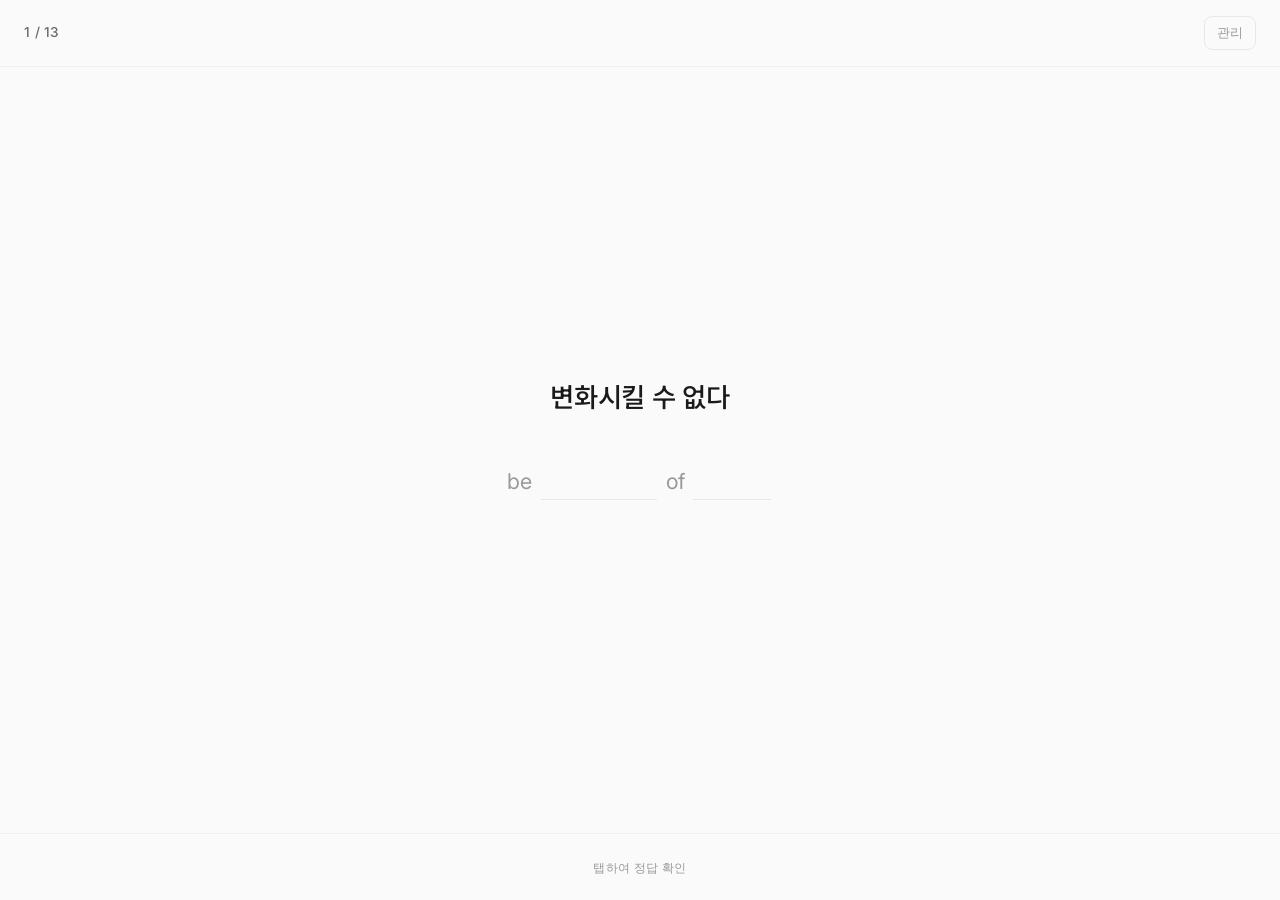
==== expressions/index.html @ 27c46c8b "Deploy English Expressions app" ====
<!DOCTYPE html>
<html lang="ko">
<head>
  <meta charset="UTF-8">
  <meta name="viewport" content="width=device-width, initial-scale=1.0, user-scalable=no">
  <meta name="description" content="영어 표현 학습 플래시카드">
  <title>English Expressions</title>
  <link rel="stylesheet" href="style.css">
</head>
<body>
  <div class="study-page" id="studyPage">
    <!-- Header -->
    <header class="study-header">
      <span class="study-header__counter" id="counter">— / —</span>
      <a href="manage.html" class="study-header__link" id="manageLink">관리</a>
    </header>

    <!-- Flashcard -->
    <main class="flashcard" id="flashcard">
      <div class="flashcard__korean" id="koreanText"></div>
      <div class="flashcard__english" id="englishText"></div>
    </main>

    <!-- Footer -->
    <footer class="study-footer">
      <span class="study-footer__hint" id="footerHint">탭하여 정답 확인</span>
    </footer>
  </div>

  <!-- Empty State -->
  <div class="empty-state" id="emptyState" style="display:none;">
    <div class="empty-state__icon">📝</div>
    <div class="empty-state__text">
      아직 표현이 없습니다.<br>
      <a href="manage.html" class="empty-state__link">표현 추가하기</a>
    </div>
  </div>

  <script src="app.js"></script>
</body>
</html>
---- expressions/style.css ----
/* ============================================
   English Expressions — Minimalist Light Theme
   ============================================ */

@import url('https://fonts.googleapis.com/css2?family=Inter:wght@300;400;500;600&family=Noto+Sans+KR:wght@300;400;500;600&display=swap');

/* --- Reset & Base --- */
*, *::before, *::after {
  margin: 0;
  padding: 0;
  box-sizing: border-box;
}

:root {
  --white: #FFFFFF;
  --bg: #FAFAFA;
  --card: #FFFFFF;
  --text-primary: #1A1A1A;
  --text-secondary: #6B6B6B;
  --text-hint: #999999;
  --border: #E8E8E8;
  --border-light: #F0F0F0;
  --accent: #2C2C2C;
  --accent-light: #F5F5F5;
  --success: #34A853;
  --warning: #EA8600;
  --danger: #DC3545;
  --shadow-sm: 0 1px 3px rgba(0,0,0,0.04);
  --shadow-md: 0 4px 12px rgba(0,0,0,0.06);
  --shadow-lg: 0 8px 24px rgba(0,0,0,0.08);
  --radius-sm: 8px;
  --radius-md: 12px;
  --radius-lg: 16px;
  --transition: 0.2s ease;
  --font-en: 'Inter', -apple-system, BlinkMacSystemFont, sans-serif;
  --font-ko: 'Noto Sans KR', -apple-system, BlinkMacSystemFont, sans-serif;
}

html {
  font-size: 16px;
  -webkit-font-smoothing: antialiased;
  -moz-osx-font-smoothing: grayscale;
}

body {
  font-family: var(--font-en);
  background: var(--bg);
  color: var(--text-primary);
  line-height: 1.6;
  min-height: 100dvh;
}

/* --- Utility --- */
.container {
  max-width: 640px;
  margin: 0 auto;
  padding: 0 20px;
}

/* ============================================
   STUDY PAGE
   ============================================ */

/* --- Study Layout --- */
.study-page {
  display: flex;
  flex-direction: column;
  min-height: 100dvh;
  user-select: none;
  -webkit-user-select: none;
  cursor: pointer;
}

.study-header {
  display: flex;
  justify-content: space-between;
  align-items: center;
  padding: 16px 24px;
  border-bottom: 1px solid var(--border-light);
}

.study-header__counter {
  font-size: 0.85rem;
  font-weight: 500;
  color: var(--text-secondary);
  letter-spacing: 0.02em;
}

.study-header__link {
  font-size: 0.8rem;
  color: var(--text-hint);
  text-decoration: none;
  padding: 6px 12px;
  border-radius: var(--radius-sm);
  border: 1px solid var(--border);
  transition: all var(--transition);
}

.study-header__link:hover {
  color: var(--text-primary);
  border-color: var(--text-secondary);
}

/* --- Flashcard --- */
.flashcard {
  flex: 1;
  display: flex;
  flex-direction: column;
  justify-content: center;
  align-items: center;
  padding: 40px 32px;
  gap: 48px;
}

.flashcard__korean {
  font-family: var(--font-ko);
  font-size: 1.65rem;
  font-weight: 500;
  color: var(--text-primary);
  text-align: center;
  line-height: 1.5;
  letter-spacing: -0.01em;
}

.flashcard__english {
  font-family: var(--font-en);
  font-size: 1.35rem;
  font-weight: 400;
  color: var(--text-hint);
  text-align: center;
  line-height: 1.6;
  letter-spacing: 0.01em;
  min-height: 2.8em;
  transition: color 0.3s ease;
}

.flashcard__english--revealed {
  color: var(--text-primary);
  font-weight: 500;
}

.flashcard__english .blank {
  display: inline-block;
  min-width: 2em;
  border-bottom: 1.5px solid var(--border);
  margin: 0 2px;
  color: transparent;
  position: relative;
}

.flashcard__english--revealed .blank {
  color: var(--accent);
  border-bottom-color: transparent;
  font-weight: 600;
}

.flashcard__english .first-letter {
  color: var(--text-hint);
}

/* --- Study Footer --- */
.study-footer {
  padding: 20px 24px;
  text-align: center;
  border-top: 1px solid var(--border-light);
}

.study-footer__hint {
  font-size: 0.75rem;
  color: var(--text-hint);
  letter-spacing: 0.03em;
}

/* --- Tap Ripple Effect --- */
.flashcard::after {
  content: '';
  position: fixed;
  width: 0;
  height: 0;
  border-radius: 50%;
  background: rgba(0, 0, 0, 0.03);
  transform: translate(-50%, -50%);
  pointer-events: none;
}

.flashcard.ripple::after {
  animation: ripple-effect 0.5s ease-out;
}

@keyframes ripple-effect {
  0% { width: 0; height: 0; opacity: 1; }
  100% { width: 400px; height: 400px; opacity: 0; }
}

/* --- Fade Animation --- */
@keyframes fadeIn {
  from { opacity: 0; transform: translateY(8px); }
  to { opacity: 1; transform: translateY(0); }
}

.flashcard--animate {
  animation: fadeIn 0.3s ease-out;
}

/* ============================================
   MANAGE PAGE
   ============================================ */

.manage-page {
  min-height: 100dvh;
  padding-bottom: 40px;
}

/* --- Manage Header --- */
.manage-header {
  position: sticky;
  top: 0;
  z-index: 100;
  background: rgba(250, 250, 250, 0.92);
  backdrop-filter: blur(12px);
  -webkit-backdrop-filter: blur(12px);
  border-bottom: 1px solid var(--border-light);
  padding: 12px 24px;
  display: flex;
  justify-content: space-between;
  align-items: center;
}

.manage-header__title {
  font-size: 0.95rem;
  font-weight: 600;
  color: var(--text-primary);
  display: flex;
  align-items: center;
  gap: 8px;
}

.manage-header__title a {
  color: var(--text-hint);
  text-decoration: none;
  font-weight: 400;
  font-size: 0.8rem;
  transition: color var(--transition);
}

.manage-header__title a:hover {
  color: var(--text-primary);
}

.btn-push {
  display: inline-flex;
  align-items: center;
  gap: 6px;
  padding: 8px 18px;
  background: var(--accent);
  color: var(--white);
  border: none;
  border-radius: var(--radius-sm);
  font-family: var(--font-en);
  font-size: 0.82rem;
  font-weight: 500;
  cursor: pointer;
  transition: all var(--transition);
  letter-spacing: 0.02em;
}

.btn-push:hover {
  background: #444;
  transform: translateY(-1px);
  box-shadow: var(--shadow-md);
}

.btn-push:active {
  transform: translateY(0);
}

.btn-push:disabled {
  background: #ccc;
  cursor: not-allowed;
  transform: none;
  box-shadow: none;
}

.btn-push--loading {
  pointer-events: none;
  opacity: 0.7;
}

/* --- Input Section --- */
.input-section {
  padding: 24px 24px 0;
}

.input-group {
  display: flex;
  gap: 12px;
  align-items: flex-start;
}

.input-group__textarea {
  flex: 1;
  min-height: 120px;
  padding: 14px 16px;
  border: 1px solid var(--border);
  border-radius: var(--radius-md);
  font-family: var(--font-ko);
  font-size: 0.9rem;
  line-height: 1.6;
  resize: vertical;
  outline: none;
  transition: border-color var(--transition), box-shadow var(--transition);
  background: var(--white);
}

.input-group__textarea:focus {
  border-color: var(--accent);
  box-shadow: 0 0 0 3px rgba(44, 44, 44, 0.06);
}

.input-group__textarea::placeholder {
  color: var(--text-hint);
  font-size: 0.85rem;
}

.btn-add {
  padding: 14px 20px;
  background: var(--white);
  color: var(--text-primary);
  border: 1px solid var(--border);
  border-radius: var(--radius-md);
  font-family: var(--font-en);
  font-size: 0.85rem;
  font-weight: 500;
  cursor: pointer;
  transition: all var(--transition);
  white-space: nowrap;
}

.btn-add:hover {
  background: var(--accent-light);
  border-color: var(--text-secondary);
}

.btn-add:active {
  transform: scale(0.97);
}

/* --- Preview Section --- */
.preview-section {
  margin: 20px 24px 0;
  border: 1px solid var(--border);
  border-radius: var(--radius-md);
  overflow: hidden;
  background: var(--white);
  display: none;
}

.preview-section--active {
  display: block;
  animation: fadeIn 0.3s ease-out;
}

.preview-header {
  display: flex;
  justify-content: space-between;
  align-items: center;
  padding: 12px 16px;
  background: var(--accent-light);
  border-bottom: 1px solid var(--border-light);
}

.preview-header__title {
  font-size: 0.82rem;
  font-weight: 500;
  color: var(--text-secondary);
}

.btn-confirm {
  padding: 6px 16px;
  background: var(--accent);
  color: var(--white);
  border: none;
  border-radius: 6px;
  font-family: var(--font-en);
  font-size: 0.8rem;
  font-weight: 500;
  cursor: pointer;
  transition: all var(--transition);
}

.btn-confirm:hover {
  background: #444;
}

.preview-list {
  list-style: none;
  max-height: 300px;
  overflow-y: auto;
}

.preview-item {
  display: flex;
  align-items: center;
  gap: 12px;
  padding: 10px 16px;
  border-bottom: 1px solid var(--border-light);
  font-size: 0.85rem;
  transition: background var(--transition);
}

.preview-item:last-child {
  border-bottom: none;
}

.preview-item:hover {
  background: var(--accent-light);
}

.preview-item__status {
  flex-shrink: 0;
  font-size: 0.9rem;
}

.preview-item__text {
  flex: 1;
  min-width: 0;
}

.preview-item__ko {
  font-family: var(--font-ko);
  font-weight: 500;
  color: var(--text-primary);
}

.preview-item__en {
  font-family: var(--font-en);
  color: var(--text-secondary);
  font-size: 0.82rem;
  margin-top: 2px;
}

.preview-item__duplicate {
  color: var(--warning);
  font-size: 0.75rem;
  font-weight: 500;
}

.preview-item__actions {
  display: flex;
  gap: 4px;
  flex-shrink: 0;
}

.btn-icon {
  width: 28px;
  height: 28px;
  display: flex;
  align-items: center;
  justify-content: center;
  border: none;
  background: transparent;
  border-radius: 6px;
  cursor: pointer;
  font-size: 0.85rem;
  color: var(--text-hint);
  transition: all var(--transition);
}

.btn-icon:hover {
  background: var(--accent-light);
  color: var(--text-primary);
}

.btn-icon--danger:hover {
  background: #FEF0F0;
  color: var(--danger);
}

/* --- Expression List --- */
.expression-list-section {
  margin: 24px 24px 0;
}

.section-title {
  font-size: 0.82rem;
  font-weight: 500;
  color: var(--text-secondary);
  padding-bottom: 12px;
  border-bottom: 1px solid var(--border-light);
  display: flex;
  justify-content: space-between;
  align-items: center;
}

.section-title__count {
  font-weight: 600;
  color: var(--text-primary);
}

.expression-list {
  list-style: none;
}

.expression-item {
  display: flex;
  align-items: center;
  gap: 12px;
  padding: 12px 0;
  border-bottom: 1px solid var(--border-light);
  transition: background var(--transition);
}

.expression-item:hover {
  background: var(--accent-light);
  margin: 0 -8px;
  padding: 12px 8px;
  border-radius: var(--radius-sm);
}

.expression-item__number {
  flex-shrink: 0;
  width: 28px;
  font-size: 0.75rem;
  color: var(--text-hint);
  text-align: right;
}

.expression-item__text {
  flex: 1;
  min-width: 0;
}

.expression-item__ko {
  font-family: var(--font-ko);
  font-size: 0.88rem;
  font-weight: 500;
  color: var(--text-primary);
}

.expression-item__en {
  font-family: var(--font-en);
  font-size: 0.82rem;
  color: var(--text-secondary);
  margin-top: 2px;
}

.expression-item__new-badge {
  font-size: 0.65rem;
  font-weight: 600;
  color: var(--success);
  background: #E8F5E9;
  padding: 1px 6px;
  border-radius: 4px;
  margin-left: 6px;
}

.expression-item__actions {
  display: flex;
  gap: 2px;
  flex-shrink: 0;
  opacity: 0;
  transition: opacity var(--transition);
}

.expression-item:hover .expression-item__actions {
  opacity: 1;
}

/* --- Edit Modal --- */
.modal-overlay {
  position: fixed;
  inset: 0;
  background: rgba(0, 0, 0, 0.3);
  display: flex;
  align-items: center;
  justify-content: center;
  z-index: 1000;
  opacity: 0;
  visibility: hidden;
  transition: all 0.2s ease;
  padding: 20px;
}

.modal-overlay--active {
  opacity: 1;
  visibility: visible;
}

.modal {
  background: var(--white);
  border-radius: var(--radius-lg);
  padding: 24px;
  width: 100%;
  max-width: 420px;
  box-shadow: var(--shadow-lg);
  transform: translateY(10px);
  transition: transform 0.2s ease;
}

.modal-overlay--active .modal {
  transform: translateY(0);
}

.modal__title {
  font-size: 0.95rem;
  font-weight: 600;
  margin-bottom: 16px;
}

.modal__input {
  width: 100%;
  padding: 10px 14px;
  border: 1px solid var(--border);
  border-radius: var(--radius-sm);
  font-size: 0.88rem;
  outline: none;
  margin-bottom: 10px;
  transition: border-color var(--transition);
}

.modal__input:focus {
  border-color: var(--accent);
}

.modal__input--ko {
  font-family: var(--font-ko);
}

.modal__input--en {
  font-family: var(--font-en);
}

.modal__actions {
  display: flex;
  justify-content: flex-end;
  gap: 8px;
  margin-top: 16px;
}

.btn-modal {
  padding: 8px 18px;
  border-radius: 6px;
  font-family: var(--font-en);
  font-size: 0.82rem;
  font-weight: 500;
  cursor: pointer;
  transition: all var(--transition);
  border: 1px solid var(--border);
  background: var(--white);
  color: var(--text-primary);
}

.btn-modal:hover {
  background: var(--accent-light);
}

.btn-modal--primary {
  background: var(--accent);
  color: var(--white);
  border-color: var(--accent);
}

.btn-modal--primary:hover {
  background: #444;
}

/* --- GitHub Token Setup --- */
.token-section {
  margin: 24px 24px 0;
  padding: 16px;
  background: var(--white);
  border: 1px solid var(--border);
  border-radius: var(--radius-md);
}

.token-section__title {
  font-size: 0.82rem;
  font-weight: 500;
  color: var(--text-secondary);
  margin-bottom: 10px;
}

.token-input-group {
  display: flex;
  gap: 8px;
}

.token-input {
  flex: 1;
  padding: 8px 12px;
  border: 1px solid var(--border);
  border-radius: 6px;
  font-family: var(--font-en);
  font-size: 0.82rem;
  outline: none;
}

.token-input:focus {
  border-color: var(--accent);
}

.btn-token {
  padding: 8px 14px;
  background: var(--white);
  border: 1px solid var(--border);
  border-radius: 6px;
  font-size: 0.8rem;
  cursor: pointer;
  transition: all var(--transition);
}

.btn-token:hover {
  background: var(--accent-light);
}

.token-status {
  font-size: 0.75rem;
  color: var(--success);
  margin-top: 6px;
}

/* --- Toast Notification --- */
.toast {
  position: fixed;
  bottom: 24px;
  left: 50%;
  transform: translateX(-50%) translateY(80px);
  padding: 10px 24px;
  background: var(--accent);
  color: var(--white);
  border-radius: var(--radius-sm);
  font-size: 0.82rem;
  font-weight: 500;
  box-shadow: var(--shadow-lg);
  transition: transform 0.3s ease;
  z-index: 2000;
  white-space: nowrap;
}

.toast--visible {
  transform: translateX(-50%) translateY(0);
}

.toast--success {
  background: var(--success);
}

.toast--error {
  background: var(--danger);
}

.toast--warning {
  background: var(--warning);
}

/* --- Empty State --- */
.empty-state {
  text-align: center;
  padding: 60px 20px;
  color: var(--text-hint);
}

.empty-state__icon {
  font-size: 2.5rem;
  margin-bottom: 16px;
  opacity: 0.5;
}

.empty-state__text {
  font-size: 0.9rem;
  line-height: 1.6;
}

.empty-state__link {
  color: var(--text-secondary);
  text-decoration: underline;
  text-underline-offset: 2px;
}

/* --- Responsive --- */
@media (max-width: 480px) {
  .flashcard {
    padding: 32px 24px;
    gap: 36px;
  }

  .flashcard__korean {
    font-size: 1.4rem;
  }

  .flashcard__english {
    font-size: 1.15rem;
  }

  .input-group {
    flex-direction: column;
  }

  .btn-add {
    width: 100%;
    text-align: center;
    padding: 12px;
  }

  .expression-item__actions {
    opacity: 1;
  }
}

/* --- Scrollbar (Webkit) --- */
::-webkit-scrollbar {
  width: 4px;
}

::-webkit-scrollbar-track {
  background: transparent;
}

::-webkit-scrollbar-thumb {
  background: var(--border);
  border-radius: 4px;
}

::-webkit-scrollbar-thumb:hover {
  background: var(--text-hint);
}
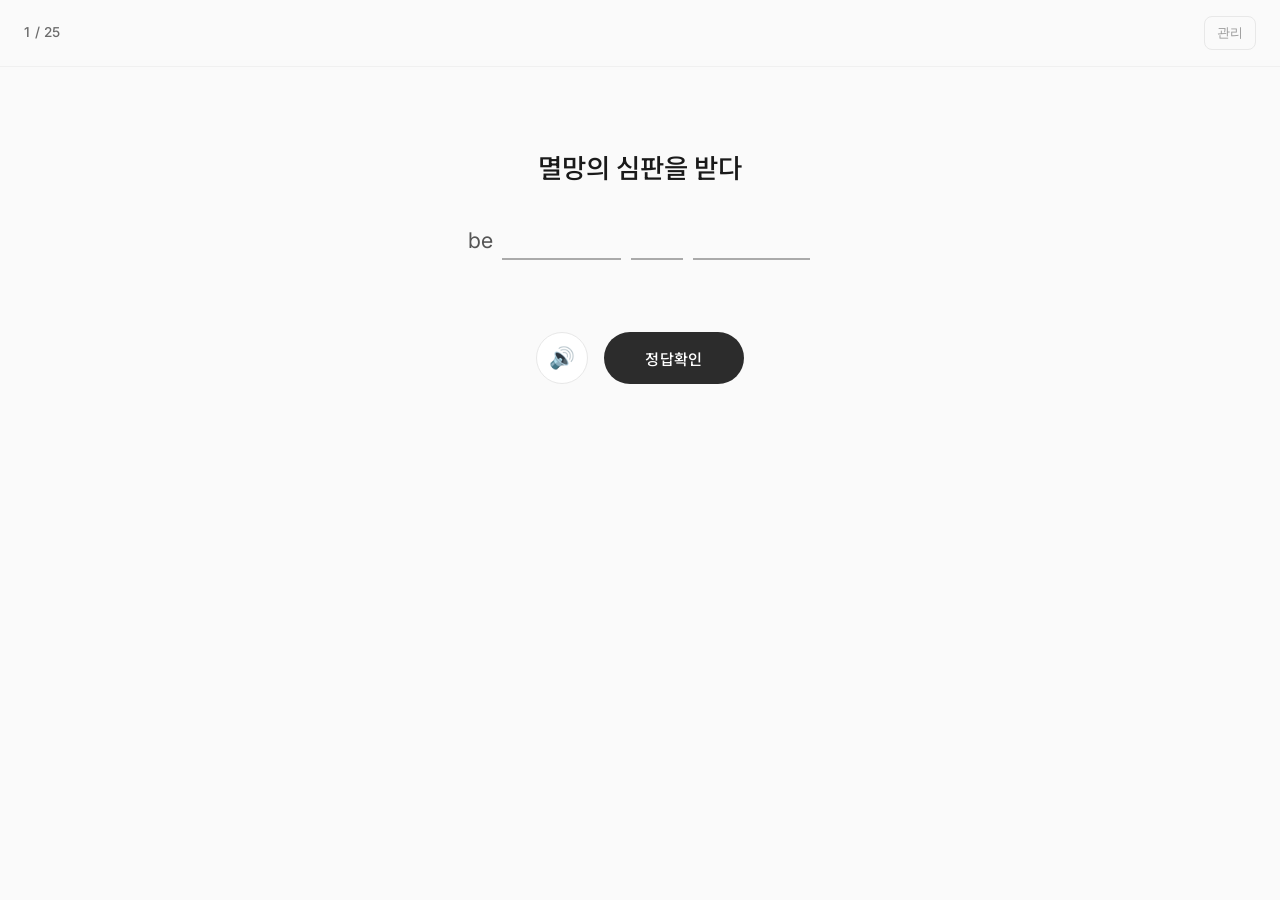
==== commit 3762a766: "Add speak + action buttons, move content up" ====
--- a/expressions/index.html
+++ b/expressions/index.html
@@ -19,12 +19,11 @@
     <main class="flashcard" id="flashcard">
       <div class="flashcard__korean" id="koreanText"></div>
       <div class="flashcard__english" id="englishText"></div>
+      <div class="flashcard__buttons">
+        <button class="btn-speak" id="btnSpeak" title="듣기">🔊</button>
+        <button class="btn-action" id="btnAction">정답확인</button>
+      </div>
     </main>
-
-    <!-- Footer -->
-    <footer class="study-footer">
-      <span class="study-footer__hint" id="footerHint">탭하여 정답 확인</span>
-    </footer>
   </div>
 
   <!-- Empty State -->
--- a/expressions/style.css
+++ b/expressions/style.css
@@ -106,10 +106,10 @@
   flex: 1;
   display: flex;
   flex-direction: column;
-  justify-content: center;
-  align-items: center;
-  padding: 40px 32px;
-  gap: 48px;
+  justify-content: flex-start;
+  align-items: center;
+  padding: 80px 32px 40px;
+  gap: 36px;
 }
 
 .flashcard__korean {
@@ -126,7 +126,7 @@
   font-family: var(--font-en);
   font-size: 1.35rem;
   font-weight: 400;
-  color: var(--text-hint);
+  color: #555555;
   text-align: center;
   line-height: 1.6;
   letter-spacing: 0.01em;
@@ -142,7 +142,7 @@
 .flashcard__english .blank {
   display: inline-block;
   min-width: 2em;
-  border-bottom: 1.5px solid var(--border);
+  border-bottom: 2.5px solid #AAAAAA;
   margin: 0 2px;
   color: transparent;
   position: relative;
@@ -158,17 +158,79 @@
   color: var(--text-hint);
 }
 
-/* --- Study Footer --- */
-.study-footer {
-  padding: 20px 24px;
-  text-align: center;
-  border-top: 1px solid var(--border-light);
-}
-
-.study-footer__hint {
-  font-size: 0.75rem;
-  color: var(--text-hint);
-  letter-spacing: 0.03em;
+/* --- Buttons --- */
+.flashcard__buttons {
+  display: flex;
+  gap: 16px;
+  margin-top: 12px;
+}
+
+.btn-speak {
+  width: 52px;
+  height: 52px;
+  border-radius: 50%;
+  border: 1.5px solid var(--border);
+  background: var(--white);
+  font-size: 1.3rem;
+  cursor: pointer;
+  transition: all var(--transition);
+  display: flex;
+  align-items: center;
+  justify-content: center;
+}
+
+.btn-speak:hover {
+  border-color: var(--text-secondary);
+  background: var(--accent-light);
+}
+
+.btn-speak:active {
+  transform: scale(0.93);
+}
+
+.btn-speak--active {
+  border-color: var(--accent);
+  background: var(--accent-light);
+  animation: pulse-speak 0.8s ease infinite;
+}
+
+@keyframes pulse-speak {
+  0%, 100% { transform: scale(1); }
+  50% { transform: scale(1.08); }
+}
+
+.btn-action {
+  height: 52px;
+  min-width: 140px;
+  padding: 0 28px;
+  border-radius: 26px;
+  border: none;
+  background: var(--accent);
+  color: var(--white);
+  font-family: var(--font-ko);
+  font-size: 0.95rem;
+  font-weight: 500;
+  cursor: pointer;
+  transition: all var(--transition);
+  letter-spacing: 0.02em;
+}
+
+.btn-action:hover {
+  background: #444;
+  transform: translateY(-1px);
+  box-shadow: var(--shadow-md);
+}
+
+.btn-action:active {
+  transform: translateY(0) scale(0.97);
+}
+
+.btn-action--next {
+  background: var(--success);
+}
+
+.btn-action--next:hover {
+  background: #2d9249;
 }
 
 /* --- Tap Ripple Effect --- */
@@ -780,8 +842,8 @@
 /* --- Responsive --- */
 @media (max-width: 480px) {
   .flashcard {
-    padding: 32px 24px;
-    gap: 36px;
+    padding: 60px 24px 32px;
+    gap: 28px;
   }
 
   .flashcard__korean {
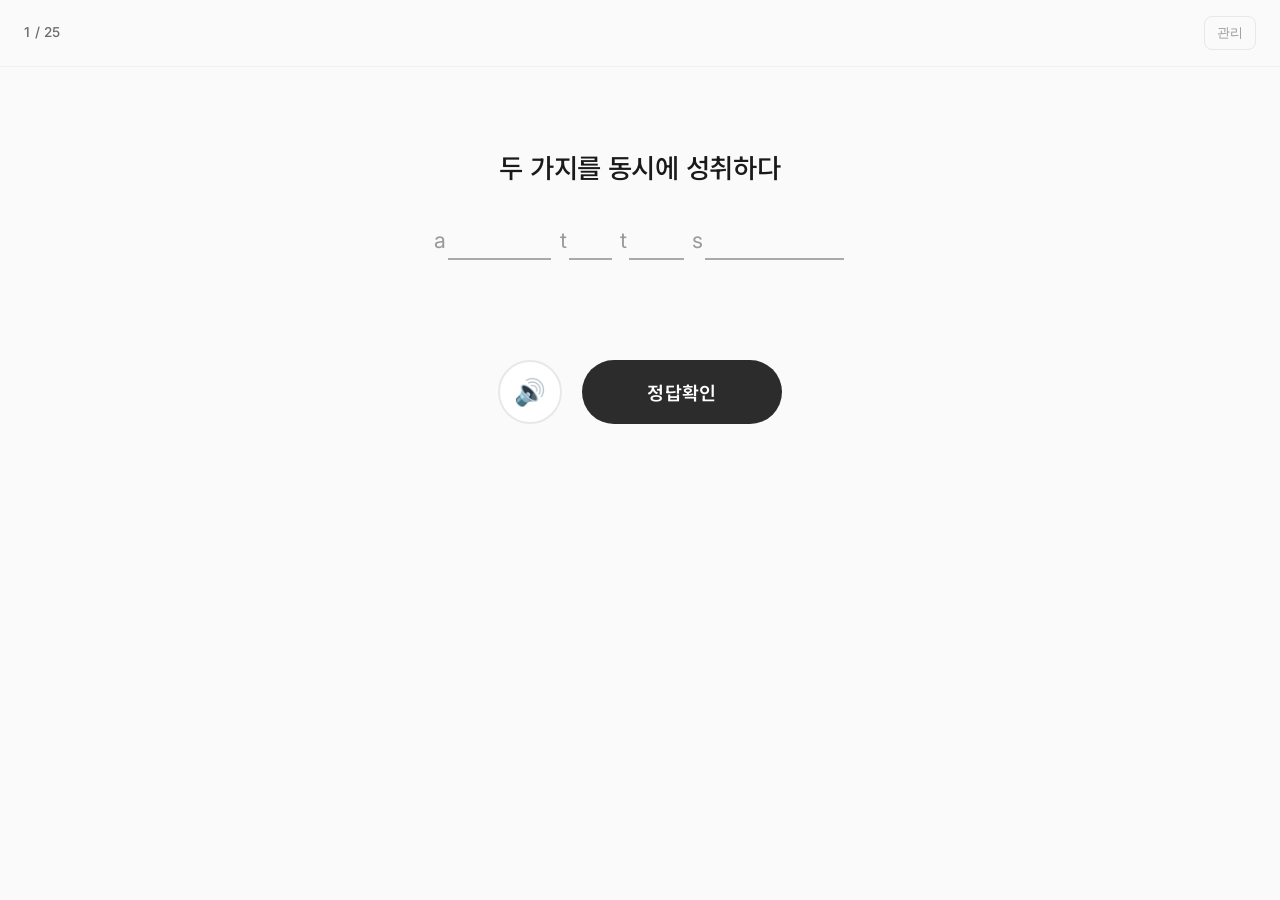
==== commit 10234717: "Bigger buttons + cache busting" ====
--- a/expressions/index.html
+++ b/expressions/index.html
@@ -5,7 +5,7 @@
   <meta name="viewport" content="width=device-width, initial-scale=1.0, user-scalable=no">
   <meta name="description" content="영어 표현 학습 플래시카드">
   <title>English Expressions</title>
-  <link rel="stylesheet" href="style.css">
+  <link rel="stylesheet" href="style.css?v=3">
 </head>
 <body>
   <div class="study-page" id="studyPage">
@@ -35,6 +35,6 @@
     </div>
   </div>
 
-  <script src="app.js"></script>
+  <script src="app.js?v=3"></script>
 </body>
 </html>
--- a/expressions/style.css
+++ b/expressions/style.css
@@ -68,7 +68,6 @@
   min-height: 100dvh;
   user-select: none;
   -webkit-user-select: none;
-  cursor: pointer;
 }
 
 .study-header {
@@ -161,22 +160,24 @@
 /* --- Buttons --- */
 .flashcard__buttons {
   display: flex;
-  gap: 16px;
-  margin-top: 12px;
+  gap: 20px;
+  margin-top: 40px;
+  align-items: center;
 }
 
 .btn-speak {
-  width: 52px;
-  height: 52px;
+  width: 64px;
+  height: 64px;
   border-radius: 50%;
-  border: 1.5px solid var(--border);
+  border: 2px solid var(--border);
   background: var(--white);
-  font-size: 1.3rem;
+  font-size: 1.6rem;
   cursor: pointer;
   transition: all var(--transition);
   display: flex;
   align-items: center;
   justify-content: center;
+  flex-shrink: 0;
 }
 
 .btn-speak:hover {
@@ -200,16 +201,16 @@
 }
 
 .btn-action {
-  height: 52px;
-  min-width: 140px;
-  padding: 0 28px;
-  border-radius: 26px;
+  height: 64px;
+  min-width: 200px;
+  padding: 0 40px;
+  border-radius: 32px;
   border: none;
   background: var(--accent);
   color: var(--white);
   font-family: var(--font-ko);
-  font-size: 0.95rem;
-  font-weight: 500;
+  font-size: 1.15rem;
+  font-weight: 600;
   cursor: pointer;
   transition: all var(--transition);
   letter-spacing: 0.02em;
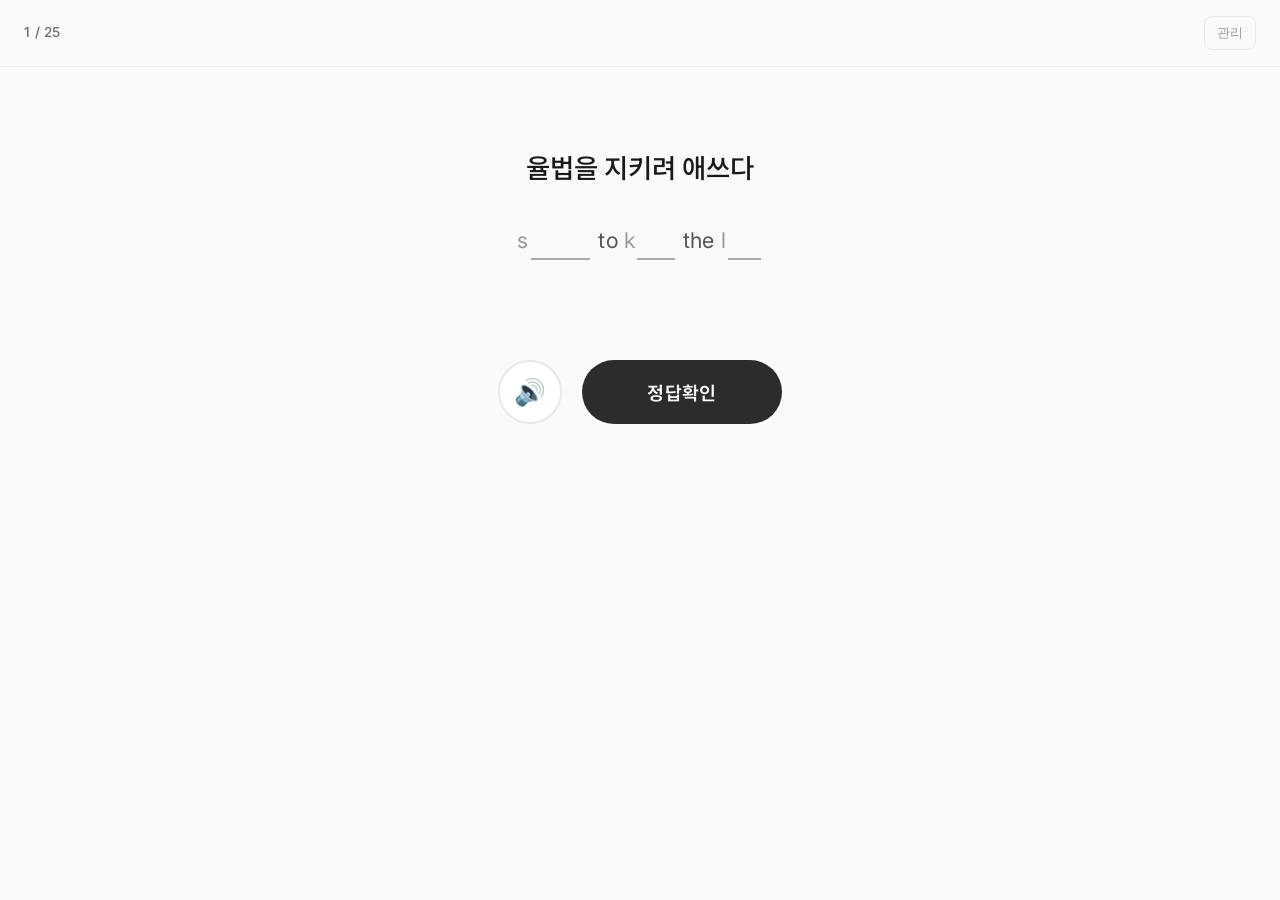
==== commit 4f667ff7: "Hint: first letter + blank for content words" ====
--- a/expressions/index.html
+++ b/expressions/index.html
@@ -35,6 +35,6 @@
     </div>
   </div>
 
-  <script src="app.js?v=3"></script>
+  <script src="app.js?v=4"></script>
 </body>
 </html>
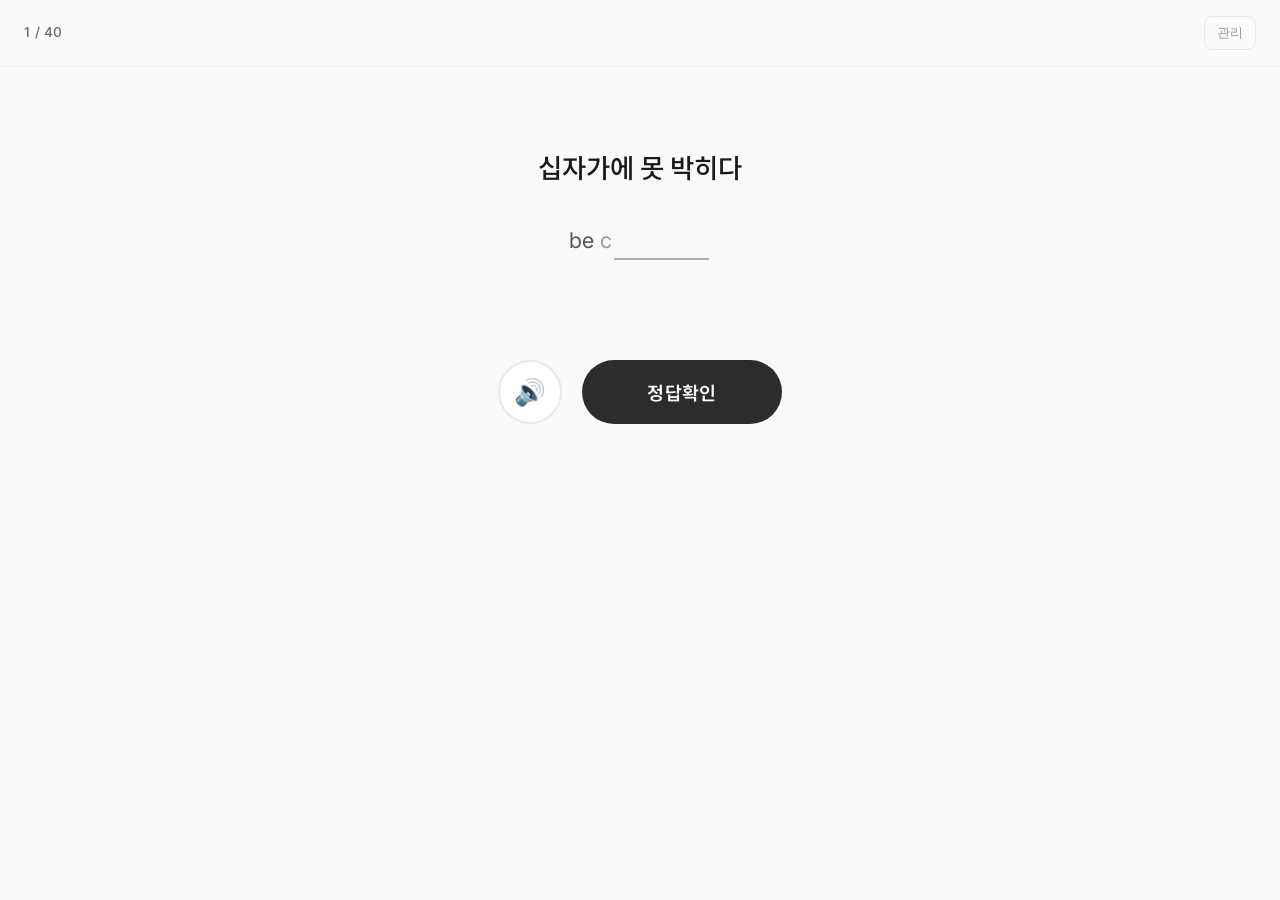
==== commit 21bd4c87: "Add favicon" ====
--- a/expressions/index.html
+++ b/expressions/index.html
@@ -5,6 +5,7 @@
   <meta name="viewport" content="width=device-width, initial-scale=1.0, user-scalable=no">
   <meta name="description" content="영어 표현 학습 플래시카드">
   <title>English Expressions</title>
+  <link rel="icon" type="image/svg+xml" href="favicon.svg">
   <link rel="stylesheet" href="style.css?v=3">
 </head>
 <body>
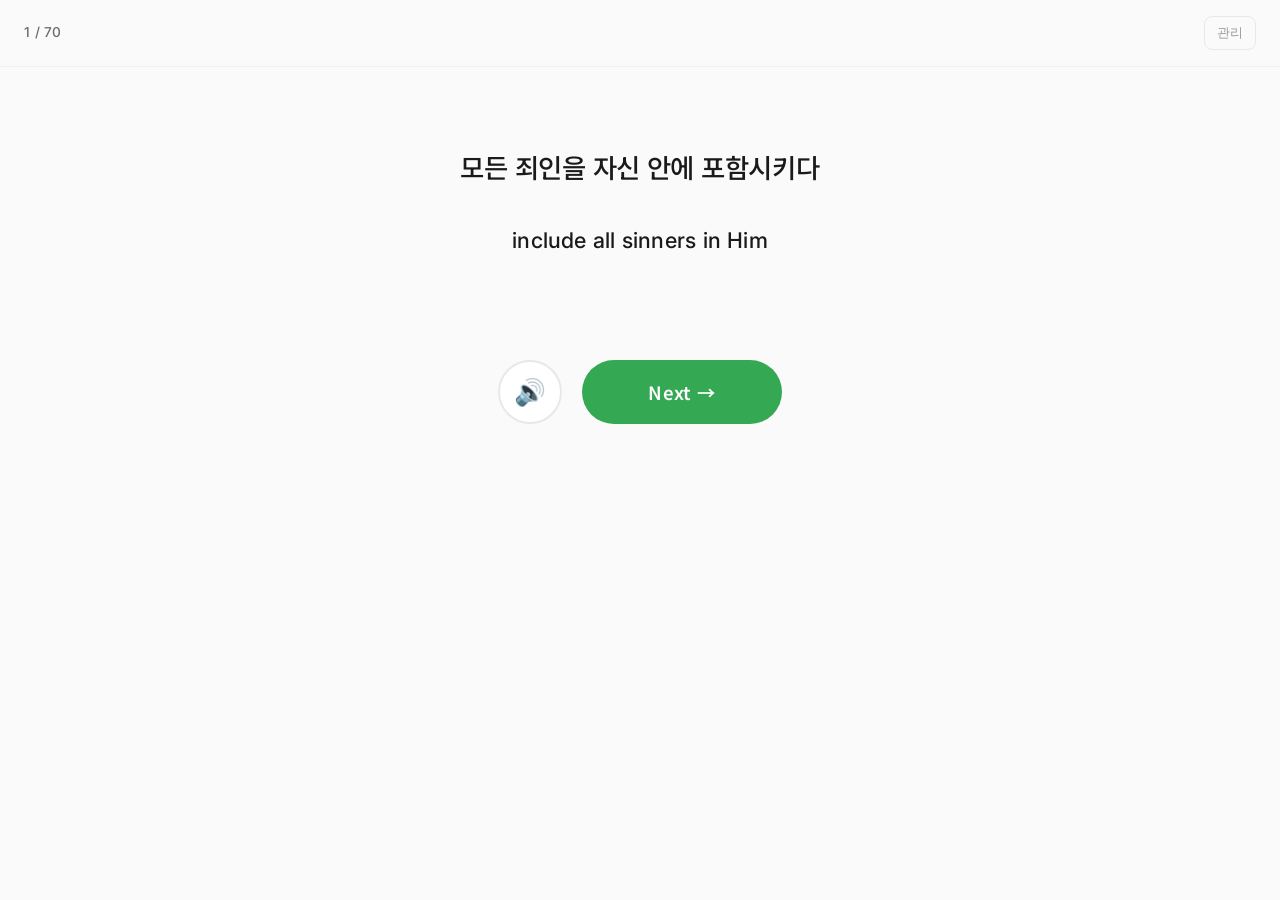
==== commit e705048a: "Change to simple reminder flipbook mode" ====
--- a/expressions/index.html
+++ b/expressions/index.html
@@ -6,7 +6,7 @@
   <meta name="description" content="영어 표현 학습 플래시카드">
   <title>English Expressions</title>
   <link rel="icon" type="image/svg+xml" href="favicon.svg">
-  <link rel="stylesheet" href="style.css?v=3">
+  <link rel="stylesheet" href="style.css?v=5">
 </head>
 <body>
   <div class="study-page" id="studyPage">
@@ -22,7 +22,7 @@
       <div class="flashcard__english" id="englishText"></div>
       <div class="flashcard__buttons">
         <button class="btn-speak" id="btnSpeak" title="듣기">🔊</button>
-        <button class="btn-action" id="btnAction">정답확인</button>
+        <button class="btn-action btn-action--next" id="btnAction">Next →</button>
       </div>
     </main>
   </div>
@@ -36,6 +36,6 @@
     </div>
   </div>
 
-  <script src="app.js?v=4"></script>
+  <script src="app.js?v=5"></script>
 </body>
 </html>
--- a/expressions/style.css
+++ b/expressions/style.css
@@ -124,37 +124,12 @@
 .flashcard__english {
   font-family: var(--font-en);
   font-size: 1.35rem;
-  font-weight: 400;
-  color: #555555;
+  font-weight: 500;
+  color: var(--text-primary);
   text-align: center;
   line-height: 1.6;
   letter-spacing: 0.01em;
   min-height: 2.8em;
-  transition: color 0.3s ease;
-}
-
-.flashcard__english--revealed {
-  color: var(--text-primary);
-  font-weight: 500;
-}
-
-.flashcard__english .blank {
-  display: inline-block;
-  min-width: 2em;
-  border-bottom: 2.5px solid #AAAAAA;
-  margin: 0 2px;
-  color: transparent;
-  position: relative;
-}
-
-.flashcard__english--revealed .blank {
-  color: var(--accent);
-  border-bottom-color: transparent;
-  font-weight: 600;
-}
-
-.flashcard__english .first-letter {
-  color: var(--text-hint);
 }
 
 /* --- Buttons --- */
